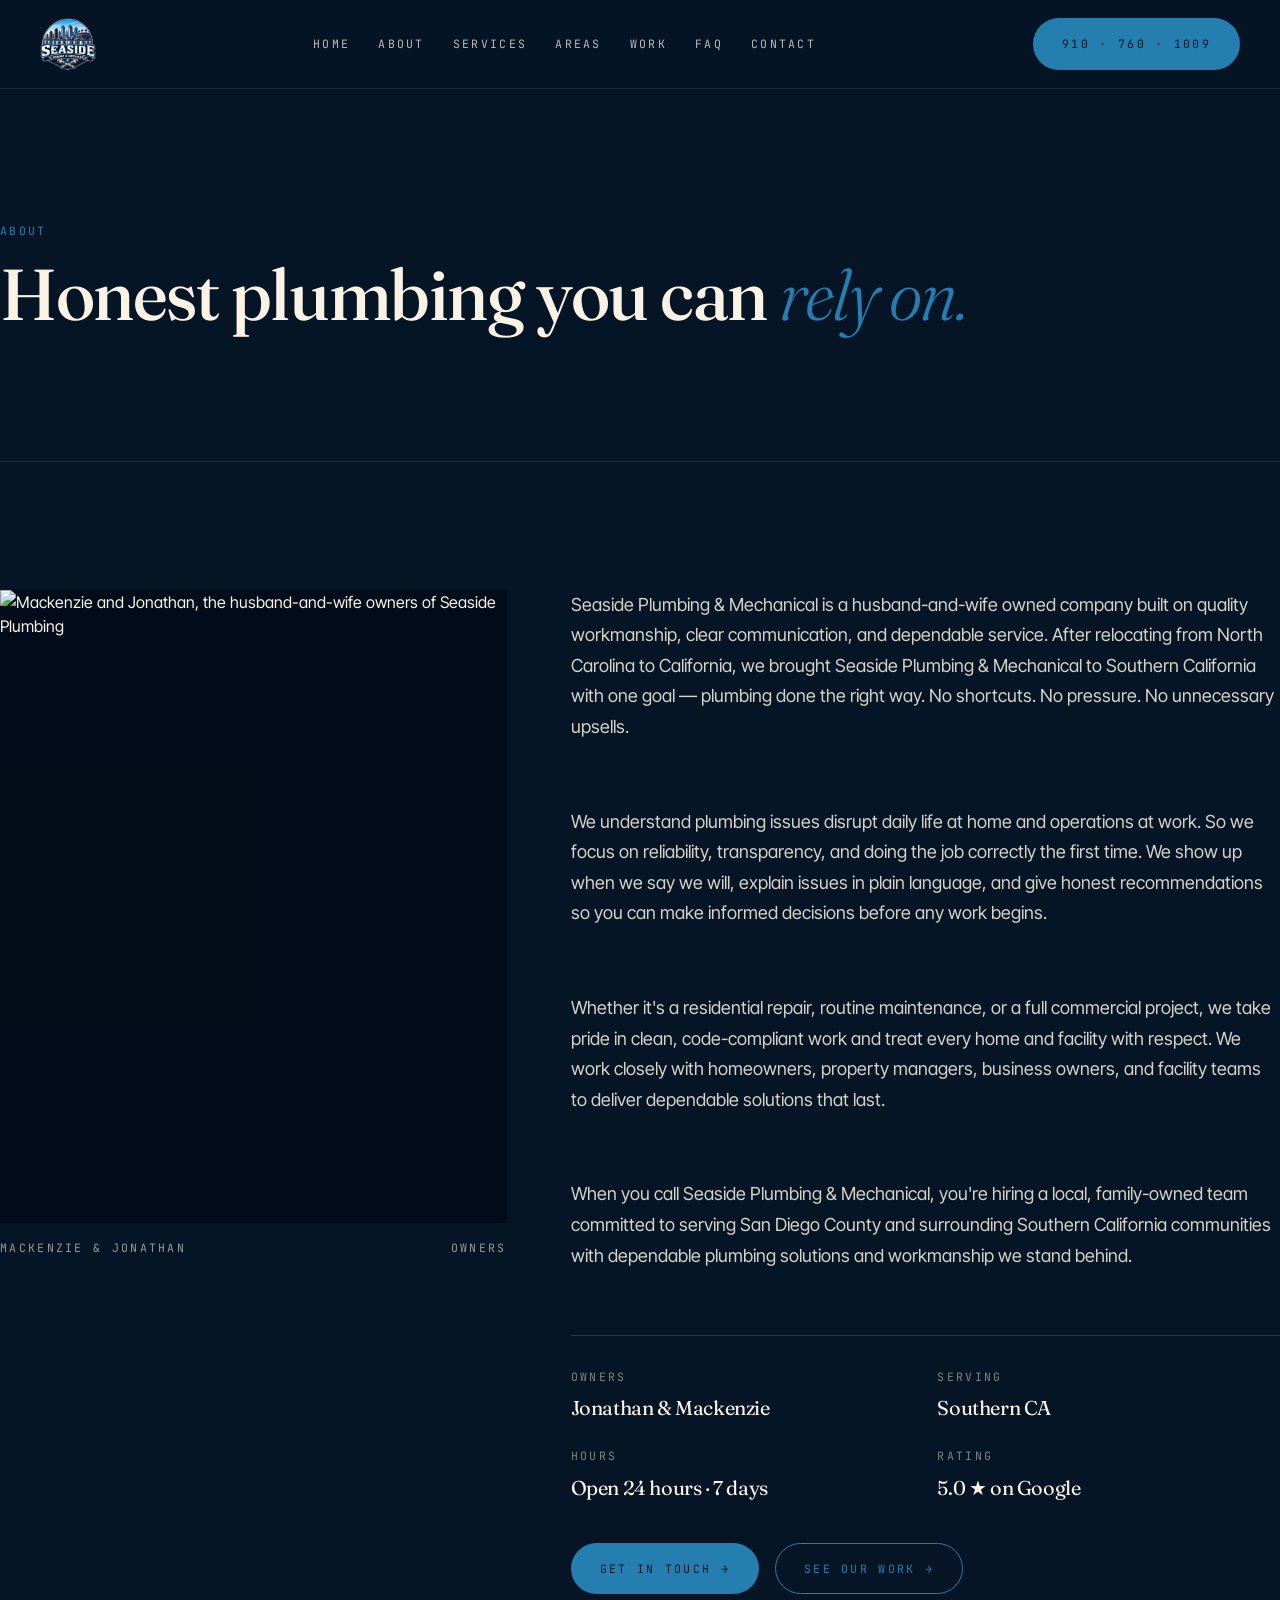
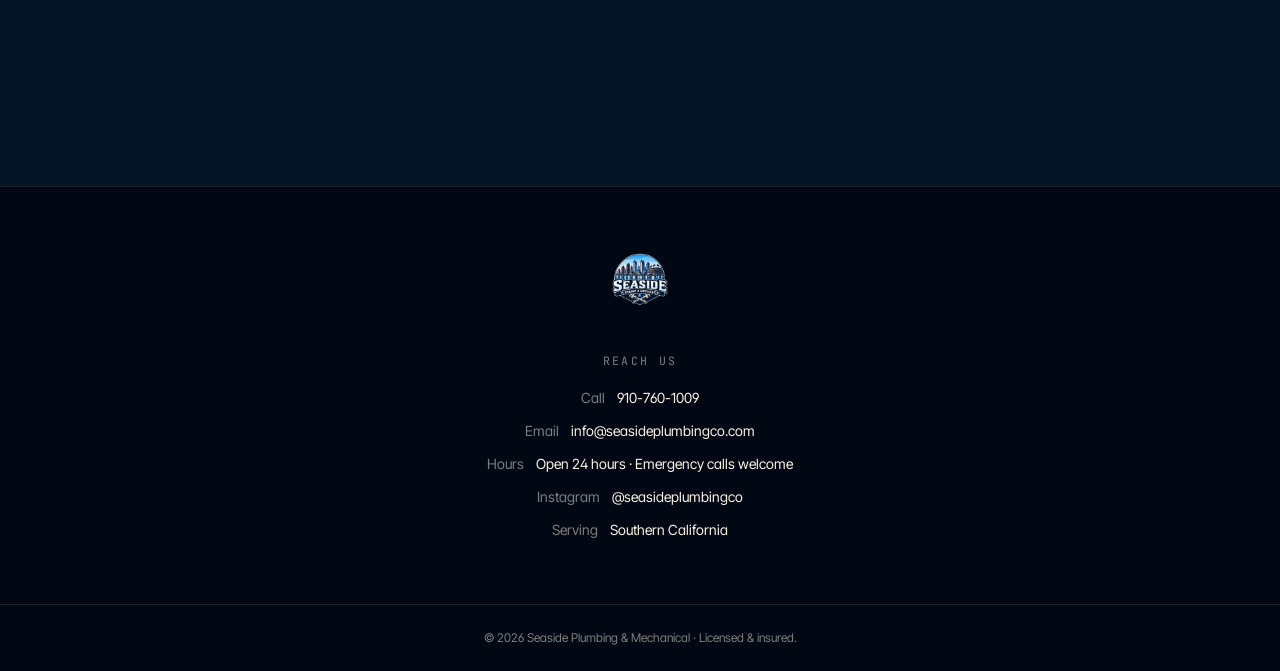
==== about/index.html @ d93b4fd6 "Update index.html" ====
<!doctype html>
<html lang="en">
<head>
  <meta charset="utf-8">
  <meta name="viewport" content="width=device-width, initial-scale=1">

  <title>About — Seaside Plumbing &amp; Mechanical</title>

  <meta name="description" content="Meet Jonathan &amp; Mackenzie, the husband-and-wife owners of Seaside Plumbing &amp; Mechanical, serving San Diego County and Southern California with honest, code-compliant work.">

  <meta property="og:title" content="About Seaside Plumbing &amp; Mechanical">
  <meta property="og:description" content="A local, family-owned Southern California plumbing company built on quality workmanship, dependable service, and honest communication.">
  <meta property="og:type" content="website">
  <meta property="og:url" content="https://seasideplumbingco.com/about/">
  <meta property="og:image" content="https://seasideplumbingco.com/assets/logo.png">
  <meta property="og:image:alt" content="Seaside Plumbing & Mechanical">

  <meta name="twitter:card" content="summary_large_image">
  <meta name="twitter:title" content="About Seaside Plumbing & Mechanical">
  <meta name="twitter:description" content="A local, family-owned Southern California plumbing company built on quality workmanship, dependable service, and honest communication.">
  <meta name="twitter:image" content="https://seasideplumbingco.com/assets/logo.png">

  <link rel="icon" type="image/x-icon" href="/seaside-favicon.ico">

  <link rel="preconnect" href="https://fonts.googleapis.com">
  <link rel="preconnect" href="https://fonts.gstatic.com" crossorigin>

  <link rel="stylesheet" href="https://fonts.googleapis.com/css2?family=Fraunces:opsz,wght@9..144,300;9..144,400;9..144,500&family=Inter+Tight:wght@400;500;600&family=JetBrains+Mono:wght@400;500&display=swap">

  <link rel="stylesheet" href="/styles.css">
</head>
<body>
<header class="site-header">
  <div class="header-inner">
    <a href="/" class="logo">
      <img src="/assets/logo.png" alt="Seaside Plumbing & Mechanical">
    </a>

    <nav class="main-nav">
      <a href="/">Home</a>
      <a href="/about/">About</a>
      <a href="/services/">Services</a>
      <a href="/areas/">Areas</a>
      <a href="/work/">Work</a>
      <a href="/faq/">FAQ</a>
      <a href="/contact/">Contact</a>
    </nav>

    <a href="tel:9107601009" class="btn btn-primary btn-sm header-cta">
      910 · 760 · 1009
    </a>
  </div>

  <nav class="mobile-nav">
    <a href="/">Home</a>
    <a href="/about/">About</a>
    <a href="/services/">Services</a>
    <a href="/areas/">Areas</a>
    <a href="/work/">Work</a>
    <a href="/faq/">FAQ</a>
    <a href="/contact/">Contact</a>
    <a href="tel:9107601009" class="call-link">Call</a>
  </nav>
</header>
  
<main>
  <section class="about-hero">
    <div class="container section-pad-lg">
      <span class="eyebrow">About</span>
      <h1>Honest plumbing you can <em class="accent">rely on.</em></h1>
    </div>
  </section>

  <section style="border-bottom:0;">
    <div class="container section-pad-lg">
      <div class="about-split">
        <figure class="about-figure">
          <img src="https://seasideplumbingco.com/assets/JB%20and%20Kenziee.jpg" alt="Mackenzie and Jonathan, the husband-and-wife owners of Seaside Plumbing">
          <figcaption><span>Mackenzie &amp; Jonathan</span><span>Owners</span></figcaption>
        </figure>
        <div class="about-body">
         <p>Seaside Plumbing &amp; Mechanical is a husband-and-wife owned company built on quality workmanship, clear communication, and dependable service. After relocating from North Carolina to California, we brought Seaside Plumbing &amp; Mechanical to Southern California with one goal — plumbing done the right way. No shortcuts. No pressure. No unnecessary upsells.</p>

<p>We understand plumbing issues disrupt daily life at home and operations at work. So we focus on reliability, transparency, and doing the job correctly the first time. We show up when we say we will, explain issues in plain language, and give honest recommendations so you can make informed decisions before any work begins.</p>

<p>Whether it's a residential repair, routine maintenance, or a full commercial project, we take pride in clean, code-compliant work and treat every home and facility with respect. We work closely with homeowners, property managers, business owners, and facility teams to deliver dependable solutions that last.</p>

<p>When you call Seaside Plumbing &amp; Mechanical, you're hiring a local, family-owned team committed to serving San Diego County and surrounding Southern California communities with dependable plumbing solutions and workmanship we stand behind.</p>

          <dl class="about-meta">
            <div><dt>Owners</dt><dd>Jonathan &amp; Mackenzie</dd></div>
            <div><dt>Serving</dt><dd>Southern CA</dd></div>
            <div><dt>Hours</dt><dd>Open 24 hours · 7 days</dd></div>
            <div><dt>Rating</dt><dd>5.0 ★ on Google</dd></div>
          </dl>

          <div class="about-actions">
            <a href="/contact/" class="btn btn-primary">Get in touch →</a>
            <a href="/work/" class="btn btn-outline">See our work →</a>
          </div>
        </div>
      </div>
    </div>
  </section>
</main>

<footer class="site-footer">
  <div class="footer-inner">
    <img src="/assets/logo.png" alt="Seaside Plumbing & Mechanical">
    <div class="footer-block">
      <span class="eyebrow">Reach us</span>
      <dl class="footer-list">
        <div><dt>Call</dt><dd><a href="tel:9107601009">910-760-1009</a></dd></div>
        <div><dt>Email</dt><dd><a href="mailto:info@seasideplumbingco.com">info@seasideplumbingco.com</a></dd></div>
        <div><dt>Hours</dt><dd>Open 24 hours · Emergency calls welcome</dd></div>
         <div>
  <dt>Instagram</dt>
  <dd>
    <a href="https://www.instagram.com/seasideplumbingco"
       target="_blank"
       rel="noopener noreferrer">
      @seasideplumbingco
    </a>
  </dd>
</div>

<div>
  <dt>Serving</dt>
  <dd>Southern California</dd>
</div>
        
      </dl>
    </div>
  </div>
  <div class="footer-legal">© 2026 Seaside Plumbing &amp; Mechanical · Licensed &amp; insured.</div>
</footer>
</body>
</html>
---- styles.css ----
/* Seaside Plumbing & Mechanical — static site styles */
:root {
  --deep: oklch(0.19 0.04 250);
  --ink: oklch(0.13 0.03 250);
  --cream: oklch(0.965 0.02 85);
--rust: #247EAF;
  --border: oklch(0.3 0.03 250);
  --font-display: "Fraunces", Georgia, serif;
  --font-sans: "Inter Tight", ui-sans-serif, system-ui, sans-serif;
  --font-mono: "JetBrains Mono", ui-monospace, monospace;
}

* { box-sizing: border-box; margin: 0; padding: 0; }
html { -webkit-text-size-adjust: 100%; }
body {
  background: var(--deep);
  color: var(--cream);
  font-family: var(--font-sans);
  font-feature-settings: "ss01", "cv11";
  line-height: 1.5;
  min-height: 100vh;
}
img { max-width: 100%; display: block; }
a { color: inherit; text-decoration: none; }
h1,h2,h3,h4 { font-family: var(--font-display); font-weight: 500; letter-spacing: -0.02em; line-height: 1.05; }
::selection { background: var(--rust); color: var(--deep); }
.sr-only { position: absolute; width: 1px; height: 1px; padding: 0; margin: -1px; overflow: hidden; clip: rect(0,0,0,0); border: 0; }

.container { max-width: 1400px; margin: 0 auto; padding: 0 1.5rem; }
@media (min-width: 768px) { .container { padding: 0 2.5rem; } }

.eyebrow {
  font-family: var(--font-mono);
  font-size: 0.72rem;
  letter-spacing: 0.2em;
  text-transform: uppercase;
  color: var(--rust);
}
.display {
  font-family: var(--font-display);
  font-weight: 400;
  letter-spacing: -0.035em;
  line-height: 0.92;
}
em.accent { font-style: italic; font-weight: 300; color: var(--rust); }

/* Header */
.site-header {
  position: sticky; top: 0; z-index: 40;
  background: color-mix(in oklab, var(--deep) 85%, transparent);
  backdrop-filter: blur(8px);
  border-bottom: 1px solid color-mix(in oklab, var(--cream) 10%, transparent);
}
.header-inner {
  display: flex; align-items: center; justify-content: space-between;
  gap: 1rem; padding: 1rem 1.5rem;
  max-width: 1400px; margin: 0 auto;
}
@media (min-width: 768px) { .header-inner { padding: 1rem 2.5rem; } }
.logo img { height: 48px; width: auto; }
@media (min-width: 768px) { .logo img { height: 56px; } }
.main-nav { display: none; gap: 1.75rem; font-family: var(--font-mono); font-size: 0.72rem; letter-spacing: 0.2em; text-transform: uppercase; }
.main-nav a { color: color-mix(in oklab, var(--cream) 75%, transparent); transition: color .2s; }
.main-nav a:hover, .main-nav a.active { color: var(--rust); }
@media (min-width: 1024px) { .main-nav { display: flex; } }
.header-cta { display: none; }
@media (min-width: 768px) { .header-cta { display: inline-block; } }
.mobile-nav {
  display: flex; gap: 1.25rem; overflow-x: auto;
  padding: 0.75rem 1.5rem;
  border-top: 1px solid color-mix(in oklab, var(--cream) 10%, transparent);
  font-family: var(--font-mono); font-size: 0.72rem; letter-spacing: 0.2em; text-transform: uppercase;
  white-space: nowrap;
}
.mobile-nav a { color: color-mix(in oklab, var(--cream) 60%, transparent); }
.mobile-nav a.active { color: var(--rust); }
.mobile-nav .call-link { margin-left: auto; color: var(--rust); }
@media (min-width: 1024px) { .mobile-nav { display: none; } }

/* Buttons */
.btn {
  display: inline-block; border-radius: 999px;
  padding: 1rem 1.75rem;
  font-family: var(--font-mono); font-size: 0.72rem; letter-spacing: 0.2em; text-transform: uppercase;
  transition: background-color .2s, color .2s, border-color .2s;
  cursor: pointer; border: 1px solid transparent;
}
.btn-primary {
  background: #247EAF;
  color: var(--deep);
}

.btn-primary:hover {
  background: #3A91BD;
}

.btn-outline {
  border-color: #247EAF;
  color: #247EAF;
}

.btn-outline:hover {
  background: #247EAF;
  border-color: #247EAF;
  color: var(--deep);
}

.btn-dark {
  background: var(--deep);
  color: var(--cream);
}

.btn-dark:hover {
  background: var(--ink);
}

/* Sections */
section { border-bottom: 1px solid color-mix(in oklab, var(--cream) 10%, transparent); }
.section-pad { padding: 5rem 0; }
@media (min-width: 768px) { .section-pad { padding: 7rem 0; } }
.section-pad-lg { padding: 6rem 0; }
@media (min-width: 768px) { .section-pad-lg { padding: 8rem 0; } }

.rule { display: flex; align-items: center; gap: 0.75rem; color: var(--rust); font-family: var(--font-mono); font-size: 0.72rem; letter-spacing: 0.2em; text-transform: uppercase; }
.rule::before { content: ""; height: 1px; width: 2.5rem; background: var(--rust); }

/* Hero */
.hero { position: relative; overflow: hidden; }
.hero-bg { position: absolute; inset: 0; background-size: cover; background-position: center; opacity: 0.3; }
.hero-veil { position: absolute; inset: 0; background: linear-gradient(to bottom, color-mix(in oklab, var(--deep) 70%, transparent), color-mix(in oklab, var(--deep) 85%, transparent) 60%, var(--deep)); }
.hero-inner { position: relative; padding: 5rem 1.5rem 6rem; max-width: 1400px; margin: 0 auto; }
@media (min-width: 768px) { .hero-inner { padding: 8rem 2.5rem 9rem; } }
.hero h1 {
  margin-top: 2rem;
  font-family: var(--font-display); font-weight: 400;
  letter-spacing: -0.035em; line-height: 0.92;
  font-size: clamp(3.5rem, 11vw, 10rem);
}
.hero p { margin-top: 2rem; max-width: 38rem; font-size: 1.125rem; line-height: 1.7; color: color-mix(in oklab, var(--cream) 75%, transparent); }
.hero-cta { margin-top: 2.5rem; display: flex; flex-wrap: wrap; gap: 1rem; align-items: center; }

/* Stat strip */
.stat-strip { position: relative; background: color-mix(in oklab, var(--ink) 60%, transparent); backdrop-filter: blur(8px); border-top: 1px solid color-mix(in oklab, var(--cream) 10%, transparent); }
.stat-grid { display: grid; grid-template-columns: repeat(2, 1fr); gap: 1.5rem 1rem; padding: 2rem 1.5rem; max-width: 1400px; margin: 0 auto; }
@media (min-width: 768px) { .stat-grid { grid-template-columns: repeat(4, 1fr); padding: 2rem 2.5rem; } }
.stat-n { font-family: var(--font-display); font-size: 1.875rem; letter-spacing: -0.035em; }
@media (min-width: 768px) { .stat-n { font-size: 3rem; } }
.stat-l { display: block; margin-top: 0.25rem; font-family: var(--font-mono); font-size: 0.72rem; letter-spacing: 0.2em; text-transform: uppercase; color: color-mix(in oklab, var(--cream) 50%, transparent); }

/* Section headings */
.section-head { display: flex; flex-wrap: wrap; align-items: flex-end; justify-content: space-between; gap: 1.5rem; }
.section-head h2 { font-family: var(--font-display); letter-spacing: -0.035em; margin-top: 1rem; font-size: 3rem; color: var(--cream); }
@media (min-width: 768px) { .section-head h2 { font-size: 4.5rem; } }
.section-link { font-family: var(--font-mono); font-size: 0.72rem; letter-spacing: 0.2em; text-transform: uppercase; color: var(--cream); border-bottom: 1px solid currentColor; padding-bottom: 2px; }
.section-link:hover { color: var(--rust); }

/* Preview cards */
.two-col { display: grid; gap: 2.5rem; margin-top: 4rem; }
@media (min-width: 768px) { .two-col { grid-template-columns: 1fr 1fr; } }
.preview-card { border-top: 1px solid color-mix(in oklab, var(--cream) 20%, transparent); padding-top: 2rem; }
.preview-card .eyebrow { margin-top: 1.5rem; display: inline-block; }
.preview-card h3 { margin-top: 0.75rem; font-size: 1.875rem; color: var(--cream); font-family: var(--font-display); letter-spacing: -0.035em; line-height: 1; }
@media (min-width: 768px) { .preview-card h3 { font-size: 2.25rem; } }
.preview-list { list-style: none; margin-top: 1.25rem; border-top: 1px solid color-mix(in oklab, var(--cream) 15%, transparent); }
.preview-list li { padding: 0.75rem 0; font-size: 0.875rem; color: color-mix(in oklab, var(--cream) 80%, transparent); border-bottom: 1px solid color-mix(in oklab, var(--cream) 15%, transparent); }

/* Difference / 12-col split */
.split-12 { display: grid; gap: 3.5rem; }
@media (min-width: 768px) { .split-12 { grid-template-columns: 5fr 7fr; gap: 4rem; } }
.split-12 h2 { font-size: 3rem; margin-top: 1rem; color: var(--cream); font-family: var(--font-display); letter-spacing: -0.035em; }
@media (min-width: 768px) { .split-12 h2 { font-size: 3.75rem; } }
.split-12 p { font-size: 1.125rem; line-height: 1.7; color: color-mix(in oklab, var(--cream) 80%, transparent); }
.feature-grid { display: grid; gap: 2rem; margin-top: 2.5rem; }
@media (min-width: 640px) { .feature-grid { grid-template-columns: 1fr 1fr; } }
.feature { border-top: 1px solid color-mix(in oklab, var(--cream) 15%, transparent); padding-top: 1rem; }
.feature dt { font-family: var(--font-mono); font-size: 0.72rem; letter-spacing: 0.2em; text-transform: uppercase; color: var(--rust); }
.feature dd { margin-top: 0.5rem; color: color-mix(in oklab, var(--cream) 80%, transparent); }

.tint { background: color-mix(in oklab, var(--ink) 40%, transparent); }

/* Reviews block */
.reviews-grid { display: grid; gap: 2.5rem; }
@media (min-width: 768px) { .reviews-grid { grid-template-columns: 5fr 7fr; } }
.reviews-actions { display: flex; flex-direction: column; gap: 1rem; }
@media (min-width: 768px) { .reviews-actions { align-items: flex-end; justify-content: flex-end; } }

/* Sink photo */
.center-photo { max-width: 40rem; margin: 3rem auto 0; overflow: hidden; background: color-mix(in oklab, var(--ink) 60%, transparent); }
.center-photo img { aspect-ratio: 4 / 5; width: 100%; object-fit: cover; }

/* Final CTA */
.cta-band { background: var(--rust); color: var(--deep); border-bottom: 0; }
.cta-grid { display: grid; gap: 2.5rem; padding: 6rem 1.5rem; max-width: 1400px; margin: 0 auto; }
@media (min-width: 768px) { .cta-grid { grid-template-columns: 8fr 4fr; padding: 8rem 2.5rem; align-items: end; } }
.cta-grid h2 { font-family: var(--font-display); font-weight: 400; letter-spacing: -0.035em; line-height: 0.92; font-size: clamp(2.5rem, 7vw, 6rem); margin-top: 1.5rem; }
.cta-grid p { margin-top: 1.5rem; max-width: 32rem; font-size: 1.125rem; color: color-mix(in oklab, var(--deep) 80%, transparent); }
.cta-actions { display: flex; flex-wrap: wrap; gap: 1rem; align-items: flex-end; }

/* About page */
.about-hero h1 { font-size: 3rem; margin-top: 1rem; }
@media (min-width: 768px) { .about-hero h1 { font-size: 4.5rem; } }
.about-split { display: grid; gap: 3rem; }
@media (min-width: 768px) { .about-split { grid-template-columns: 5fr 7fr; gap: 4rem; } }
.about-figure figcaption { margin-top: 1rem; display: flex; justify-content: space-between; font-family: var(--font-mono); font-size: 0.72rem; letter-spacing: 0.2em; text-transform: uppercase; color: color-mix(in oklab, var(--cream) 60%, transparent); }
.about-figure img { aspect-ratio: 4 / 5; width: 100%; object-fit: cover; background: color-mix(in oklab, var(--ink) 60%, transparent); }
.about-body p { margin-bottom: 4rem; font-size: 1.125rem; line-height: 1.7; color: color-mix(in oklab, var(--cream) 85%, transparent); }
.about-meta { display: grid; grid-template-columns: 1fr 1fr; gap: 1.5rem; margin-top: 3rem; border-top: 1px solid color-mix(in oklab, var(--cream) 15%, transparent); padding-top: 2rem; }
.about-meta dt { font-family: var(--font-mono); font-size: 0.72rem; letter-spacing: 0.2em; text-transform: uppercase; color: color-mix(in oklab, var(--cream) 50%, transparent); }
.about-meta dd { margin-top: 0.5rem; font-family: var(--font-display); font-size: 1.25rem; color: var(--cream); letter-spacing: -0.02em; }
.about-actions { margin-top: 2.5rem; display: flex; flex-wrap: wrap; gap: 1rem; }

/* Services groups */
.svc-hero h1, .page-hero h1 { font-size: 3rem; margin-top: 1rem; }
@media (min-width: 768px) { .svc-hero h1, .page-hero h1 { font-size: 4.5rem; } }
.svc-groups { display: flex; flex-direction: column; gap: 6rem; }
.svc-group { display: grid; gap: 2.5rem; }
@media (min-width: 768px) { .svc-group { grid-template-columns: 1fr 1fr; gap: 3.5rem; align-items: center; } }
.svc-group.reverse figure { order: 2; }
.svc-group img { aspect-ratio: 4 / 3; width: 100%; object-fit: cover; background: color-mix(in oklab, var(--ink) 60%, transparent); }
.svc-group h2 { font-size: 2.25rem; margin-top: 0.75rem; color: var(--cream); font-family: var(--font-display); letter-spacing: -0.035em; }
@media (min-width: 768px) { .svc-group h2 { font-size: 3rem; } }
.svc-group p { margin-top: 1rem; font-size: 1.125rem; color: color-mix(in oklab, var(--cream) 75%, transparent); }
.svc-list { list-style: none; margin-top: 2rem; display: grid; gap: 0 2rem; }
@media (min-width: 640px) { .svc-list { grid-template-columns: 1fr 1fr; } }
.svc-list li { display: flex; align-items: center; justify-content: space-between; gap: 1rem; padding: 0.75rem 0; font-size: 0.875rem; color: color-mix(in oklab, var(--cream) 85%, transparent); border-bottom: 1px solid color-mix(in oklab, var(--cream) 10%, transparent); }
.svc-list li span:last-child { color: var(--rust); }

/* Areas */
.areas-grid { display: grid; gap: 3.5rem; }
@media (min-width: 768px) { .areas-grid { grid-template-columns: 1fr 1fr; } }
.area-list { list-style: none; margin-top: 2rem; border-top: 1px solid color-mix(in oklab, var(--cream) 10%, transparent); border-bottom: 1px solid color-mix(in oklab, var(--cream) 10%, transparent); }
.area-list li { display: flex; align-items: center; justify-content: space-between; padding: 1rem 0; border-bottom: 1px solid color-mix(in oklab, var(--cream) 10%, transparent); }
.area-list li:last-child { border-bottom: 0; }
.area-list .name { font-family: var(--font-display); font-size: 1.5rem; color: var(--cream); letter-spacing: -0.02em; }
.area-list .tag { font-family: var(--font-mono); font-size: 0.72rem; letter-spacing: 0.2em; text-transform: uppercase; color: var(--rust); }

.areas-actions {
  display: flex;
  justify-content: center;
  gap: 1rem;
  margin: 4rem auto 0;
  padding-bottom: 4rem;
  flex-wrap: wrap;
}

/* Work Gallery */
.work-gallery {
  display: grid;
  grid-template-columns: repeat(2, 1fr);
  gap: 12px;
  max-width: 1400px;
  margin: 3rem auto;
}

@media (min-width: 768px) {
  .work-gallery {
    grid-template-columns: repeat(4, 1fr);
  }
}

@media (min-width: 1200px) {
  .work-gallery {
    grid-template-columns: repeat(5, 1fr);
  }
}

.work-gallery > div {
  aspect-ratio: 1 / 1;
  overflow: hidden;
  border-radius: 16px;
  background: #f5f5f5;
}

.work-gallery img {
  width: 100%;
  height: 100%;
  object-fit: cover;
  display: block;
  transition: transform 0.35s ease;
}

.work-gallery img:hover {
  transform: scale(1.04);
}

/* FAQ */
.faq-inner {
  max-width: 1100px;
  margin: 0 auto;
  padding: 5rem 1.5rem 0;
}

@media (min-width: 768px) {
  .faq-inner {
    padding: 7rem 2.5rem 0;
  }
}
.faq-list { list-style: none; border-top: 1px solid color-mix(in oklab, var(--cream) 10%, transparent); border-bottom: 1px solid color-mix(in oklab, var(--cream) 10%, transparent); }
.faq-item { display: grid; gap: 1.5rem; padding: 2rem 0; border-bottom: 1px solid color-mix(in oklab, var(--cream) 10%, transparent); }
.faq-item:last-child { border-bottom: 0; }
@media (min-width: 768px) { .faq-item { grid-template-columns: 5fr 7fr; gap: 2.5rem; padding: 3rem 0; } }
.faq-q p { font-family: var(--font-display); font-size: 1.5rem; margin-top: 0.75rem; color: var(--cream); letter-spacing: -0.02em; }
@media (min-width: 768px) { .faq-q p { font-size: 1.875rem; } }
.faq-a { font-size: 1.125rem; line-height: 1.7; color: color-mix(in oklab, var(--cream) 80%, transparent); }
.faq-cta {
  margin-top: 2.5rem;
  padding-top: 0;
  padding-bottom: 4rem;
  display: flex;
  flex-direction: column;
  align-items: center;
  justify-content: center;
  text-align: center;
  gap: 1rem;
}

/* Contact */
.contact-grid { display: grid; gap: 3rem; padding: 6rem 1.5rem; max-width: 1400px; margin: 0 auto; }
@media (min-width: 768px) { .contact-grid { grid-template-columns: 5fr 7fr; padding: 8rem 2.5rem; } }
.contact-info h1 { margin-top: 1.5rem; font-family: var(--font-display); font-weight: 400; letter-spacing: -0.035em; line-height: 0.92; font-size: clamp(2.75rem, 7vw, 6rem); }
.contact-info > p { margin-top: 2rem; max-width: 36rem; font-size: 1.125rem; color: color-mix(in oklab, var(--cream) 70%, transparent); }
.contact-info .btn { margin-top: 2.5rem; padding: 1.25rem 2rem; }
.contact-rows { margin-top: 3rem; display: flex; flex-direction: column; gap: 1.5rem; }
.contact-row { display: flex; flex-direction: column; gap: 0.25rem; border-bottom: 1px solid color-mix(in oklab, var(--cream) 15%, transparent); padding-bottom: 1rem; }
.contact-row .k { font-family: var(--font-mono); font-size: 0.72rem; letter-spacing: 0.2em; text-transform: uppercase; color: color-mix(in oklab, var(--cream) 50%, transparent); }
.contact-row .v { font-family: var(--font-display); font-size: 1.25rem; color: var(--cream); letter-spacing: -0.02em; word-break: break-word; }
@media (min-width: 768px) { .contact-row .v { font-size: 1.5rem; } }
.contact-row a.v:hover { color: var(--rust); }

.form-col { border-left: 0; padding-left: 0; }
@media (min-width: 768px) { .form-col { border-left: 1px solid color-mix(in oklab, var(--cream) 15%, transparent); padding-left: 2.5rem; } }
.form-col h2 { margin-top: 0.75rem; font-size: 1.875rem; color: var(--cream); font-family: var(--font-display); letter-spacing: -0.035em; }
@media (min-width: 768px) { .form-col h2 { font-size: 2.25rem; } }
form.contact-form { margin-top: 2rem; display: flex; flex-direction: column; gap: 1rem; }
.field label, fieldset legend { display: block; font-family: var(--font-mono); font-size: 0.72rem; letter-spacing: 0.2em; text-transform: uppercase; color: color-mix(in oklab, var(--cream) 50%, transparent); }
.field label .req { color: var(--rust); }
.field input, .field textarea, form.contact-form textarea {
  margin-top: 0.5rem; width: 100%;
  border: 1px solid color-mix(in oklab, var(--cream) 20%, transparent);
  background: var(--ink); color: var(--cream);
  padding: 0.75rem 1rem; border-radius: 0.375rem;
  font-family: inherit; font-size: 1rem;
}
.field input:focus, .field textarea:focus, form.contact-form textarea:focus { outline: none; border-color: var(--rust); }
.field input::placeholder, .field textarea::placeholder { color: color-mix(in oklab, var(--cream) 30%, transparent); }
fieldset { border: 0; }
.radio-group { display: flex; flex-wrap: wrap; gap: 0.75rem; margin-top: 0.75rem; }
.radio-option {
  display: flex; align-items: center; gap: 0.75rem;
  border: 1px solid color-mix(in oklab, var(--cream) 20%, transparent);
  background: var(--ink); color: var(--cream);
  padding: 0.75rem 1rem; border-radius: 0.375rem;
  cursor: pointer;
}
.radio-option:has(input:checked) { border-color: var(--rust); background: color-mix(in oklab, var(--rust) 10%, var(--ink)); }
.radio-option input { accent-color: var(--rust); }


/* Terms and Conditions Page */

.terms-page {
  background:
    radial-gradient(
      circle at top center,
      color-mix(in oklab, var(--rust) 7%, transparent),
      transparent 34rem
    ),
    var(--deep);
  color: var(--cream);
  min-height: 100vh;
}

.terms-page .container {
  width: min(100% - 3rem, 960px);
  max-width: 960px;
  margin: 0 auto;
  padding: 7rem 0;
}

/* Top title area */

.terms-header {
  max-width: 820px;
  margin: 0 auto 4.5rem;
  text-align: center;
}

.terms-header .eyebrow {
  display: inline-block;
  margin-bottom: 1rem;
}

.terms-header h1 {
  margin: 0 auto 1.75rem;
  max-width: 850px;
  font-family: var(--font-display);
  font-size: clamp(3.25rem, 8vw, 6rem);
  font-weight: 400;
  line-height: 0.95;
  letter-spacing: -0.045em;
  color: var(--cream);
}

.terms-intro {
  max-width: 760px;
  margin: 0 auto;
  text-align: center;
  color: color-mix(in oklab, var(--cream) 76%, transparent);
  font-size: 1.05rem;
  line-height: 1.75;
}

.terms-intro p {
  margin: 0;
}

.terms-intro p + p {
  margin-top: 1rem;
}

/* Terms cards */

.terms-list {
  display: grid;
  gap: 1.25rem;
}

.terms-item {
  display: grid;
  grid-template-columns: 64px minmax(0, 1fr);
  gap: 1.5rem;
  align-items: start;
  margin: 0;
  padding: 2rem;
  background: color-mix(in oklab, var(--ink) 72%, var(--deep));
  border: 1px solid color-mix(in oklab, var(--cream) 10%, transparent);
  border-radius: 18px;
  box-shadow: 0 18px 45px rgba(0, 0, 0, 0.16);
}

.terms-number {
  display: grid;
  place-items: center;
  width: 54px;
  height: 54px;
  border: 1px solid color-mix(in oklab, var(--rust) 55%, transparent);
  border-radius: 50%;
  background: color-mix(in oklab, var(--rust) 10%, transparent);
  color: var(--rust);
  font-family: var(--font-mono);
  font-size: 0.78rem;
  font-weight: 500;
  letter-spacing: 0.12em;
}

.terms-content {
  text-align: left;
}

.terms-content h2 {
  margin: 0 0 0.75rem;
  font-family: var(--font-display);
  font-size: clamp(1.55rem, 3vw, 2rem);
  font-weight: 500;
  line-height: 1.1;
  color: var(--cream);
}

.terms-content p {
  max-width: none;
  margin: 0;
  color: color-mix(in oklab, var(--cream) 75%, transparent);
  font-size: 1rem;
  line-height: 1.75;
}

.terms-content p + p {
  margin-top: 1rem;
}

/* Customer authorization */

.terms-authorization {
  max-width: 900px;
  margin: 4rem auto 0;
  padding: clamp(2rem, 5vw, 3.5rem);
  text-align: center;
  background:
    linear-gradient(
      135deg,
      color-mix(in oklab, var(--rust) 10%, var(--ink)),
      var(--ink)
    );
  border: 1px solid color-mix(in oklab, var(--rust) 45%, transparent);
  border-radius: 22px;
}

.terms-authorization .eyebrow {
  display: inline-block;
  margin-bottom: 1rem;
}

.terms-authorization h2 {
  margin: 0 auto 1.25rem;
  font-family: var(--font-display);
  font-size: clamp(2.25rem, 5vw, 3.75rem);
  font-weight: 400;
  color: var(--cream);
}

.terms-authorization p {
  max-width: 760px;
  margin: 0 auto;
  color: color-mix(in oklab, var(--cream) 78%, transparent);
  line-height: 1.75;
}

.terms-authorization p + p {
  margin-top: 1rem;
}

/* Mobile */

@media (max-width: 700px) {
  .terms-page .container {
    width: min(100% - 1.5rem, 960px);
    padding: 4.5rem 0;
  }

  .terms-header {
    margin-bottom: 3rem;
  }

  .terms-header h1 {
    font-size: clamp(2.75rem, 14vw, 4.25rem);
  }

  .terms-item {
    grid-template-columns: 1fr;
    gap: 1rem;
    padding: 1.5rem;
  }

  .terms-number {
    width: 48px;
    height: 48px;
  }

  .terms-content {
    text-align: left;
  }

  .terms-authorization {
    margin-top: 3rem;
    padding: 2rem 1.5rem;
  }
}

.quality-heading {
    font-family: var(--font-display);
    font-size: clamp(2.5rem, 5vw, 3.5rem);
    font-weight: 500;
    letter-spacing: -0.03em;
    line-height: 1.15;
    margin-top: 1rem;
    max-width: 42rem;
}

@media (min-width: 768px) {
    .quality-heading {
        font-size: 3rem;
    }
}

/* Footer */
.site-footer { background: var(--ink); color: color-mix(in oklab, var(--cream) 70%, transparent); border-top: 1px solid color-mix(in oklab, var(--cream) 10%, transparent); }
.footer-inner { max-width: 1400px; margin: 0 auto; padding: 4rem 1.5rem; text-align: center; display: grid; gap: 2.5rem; }
@media (min-width: 768px) { .footer-inner { padding: 4rem 2.5rem; } }
.footer-inner img { height: 48px; width: auto; margin: 0 auto; }
@media (min-width: 768px) { .footer-inner img { height: 56px; } }
.footer-block .eyebrow { color: color-mix(in oklab, var(--cream) 50%, transparent); }
.footer-list { margin-top: 1rem; display: flex; flex-direction: column; gap: 0.75rem; font-size: 0.875rem; }
.footer-list div { display: flex; flex-wrap: wrap; justify-content: center; gap: 0.75rem; }
.footer-list dt { color: color-mix(in oklab, var(--cream) 50%, transparent); }
.footer-list dd a { color: var(--cream); }
.footer-list dd a:hover { color: var(--rust); }
.footer-list dd { color: var(--cream); }
.footer-legal { border-top: 1px solid color-mix(in oklab, var(--cream) 10%, transparent); padding: 1.5rem; text-align: center; font-size: 0.75rem; color: color-mix(in oklab, var(--cream) 50%, transparent); }





/* Consistent bottom spacing before footer */

.about-actions {
  margin-bottom: 4rem;
}

.svc-groups {
  padding-bottom: 4rem;
}

.work-gallery {
  margin-bottom: 4rem;
}

.faq-cta {
  padding-bottom: 4rem;
}

.contact-grid {
  padding-bottom: 4rem;
}
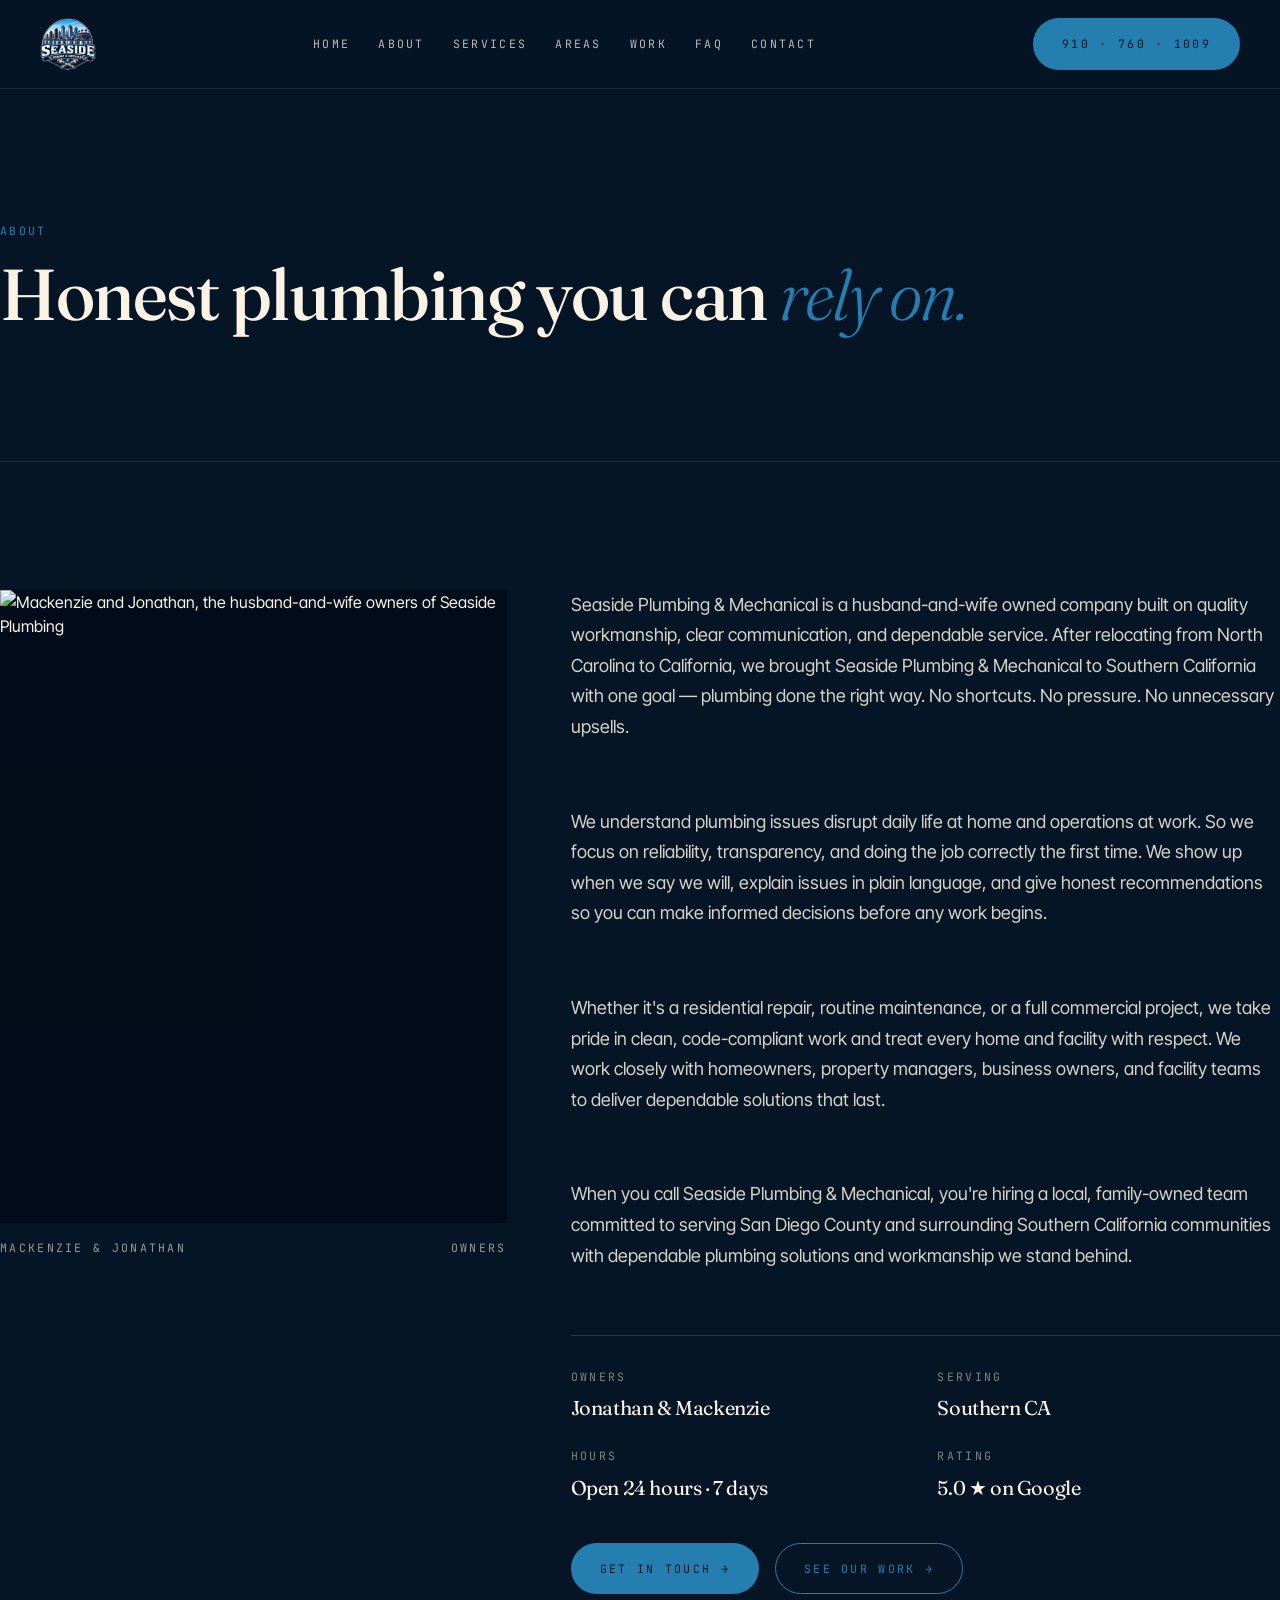
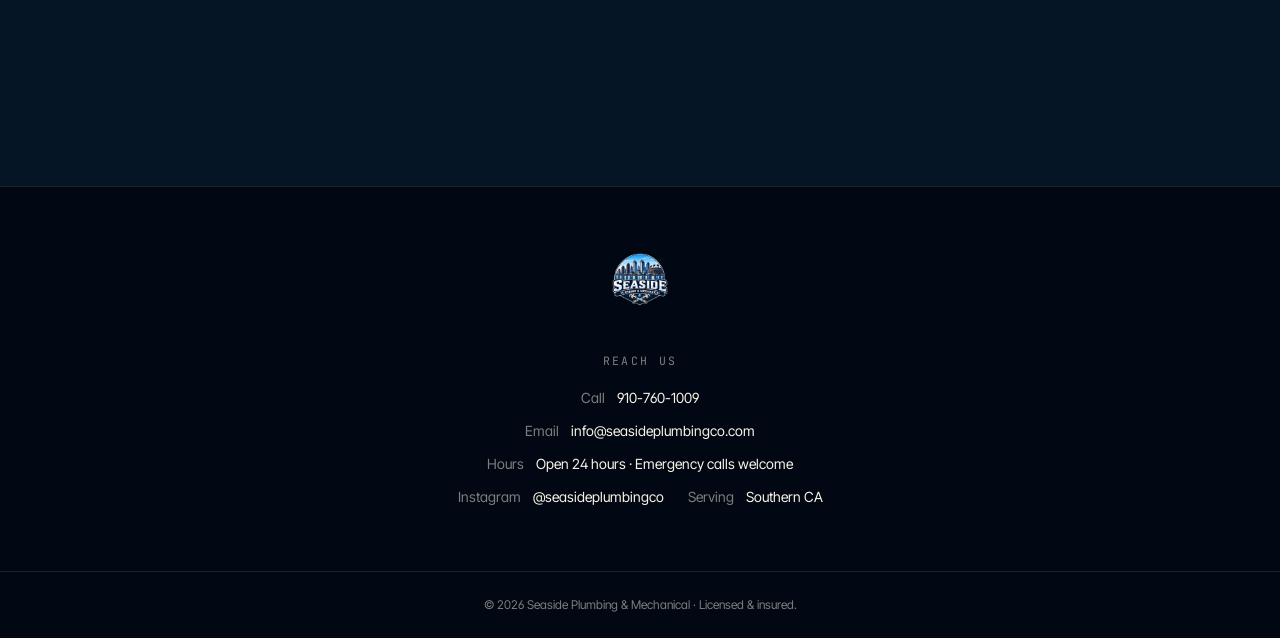
==== commit 5aa5e706: "Refactor footer contact information layout Removed separate divs for Instagram and Serving, combined" ====
--- a/about/index.html
+++ b/about/index.html
@@ -113,21 +113,12 @@
         <div><dt>Call</dt><dd><a href="tel:9107601009">910-760-1009</a></dd></div>
         <div><dt>Email</dt><dd><a href="mailto:info@seasideplumbingco.com">info@seasideplumbingco.com</a></dd></div>
         <div><dt>Hours</dt><dd>Open 24 hours · Emergency calls welcome</dd></div>
-         <div>
-  <dt>Instagram</dt>
-  <dd>
-    <a href="https://www.instagram.com/seasideplumbingco"
-       target="_blank"
-       rel="noopener noreferrer">
-      @seasideplumbingco
-    </a>
-  </dd>
-</div>
-
-<div>
-  <dt>Serving</dt>
-  <dd>Southern California</dd>
-</div>
+         <div><dt>Instagram</dt><dd><a href="https://www.instagram.com/seasideplumbingco"
+               target="_blank"
+               rel="noopener noreferrer">
+              @seasideplumbingco
+            </a>
+          <dd></dd><dt>Serving</dt><dd>Southern CA</dd></div>
         
       </dl>
     </div>
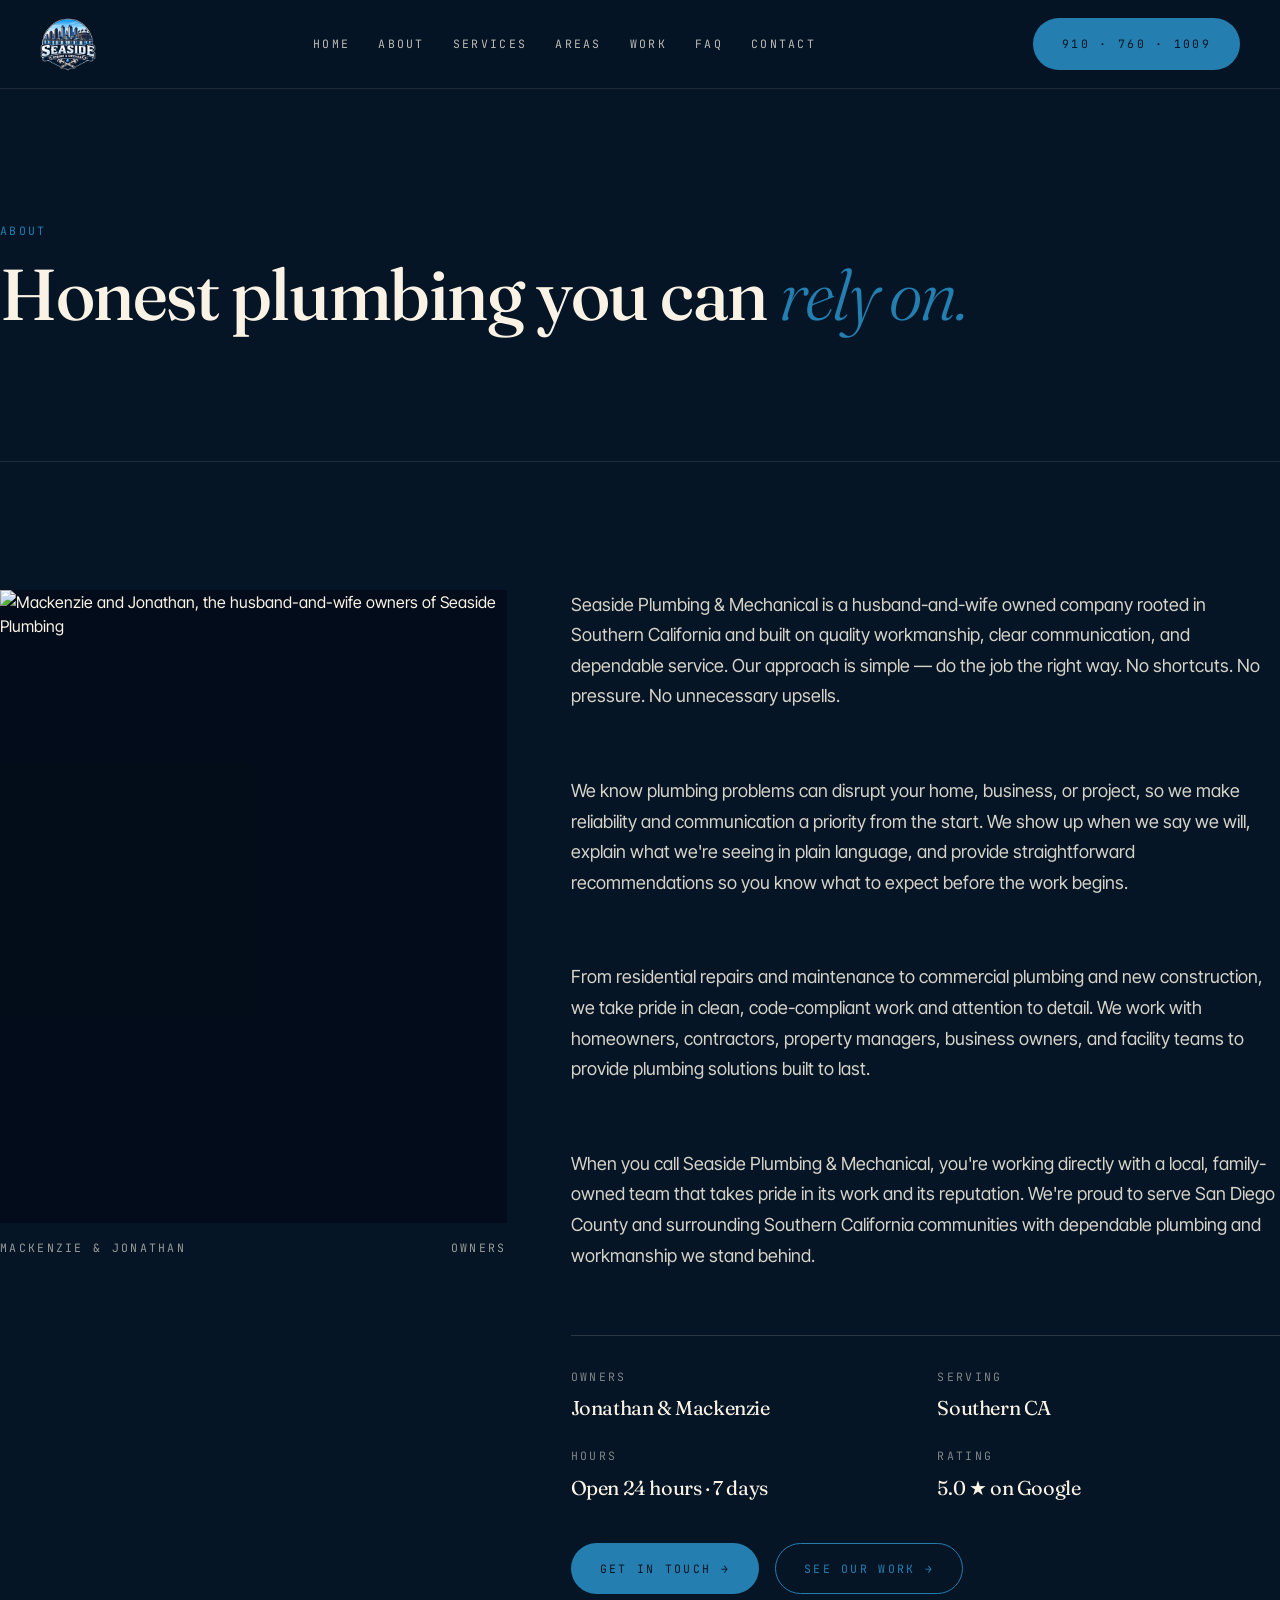
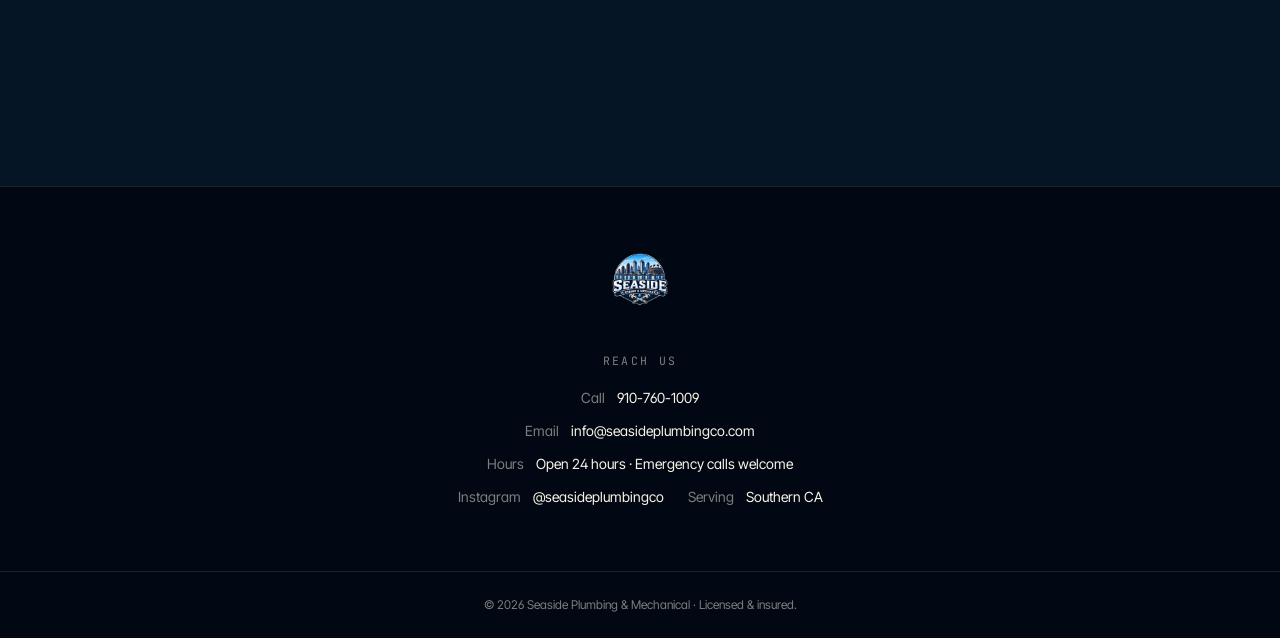
==== commit 6c88ffc4: "Update index.html" ====
--- a/about/index.html
+++ b/about/index.html
@@ -79,13 +79,14 @@
           <figcaption><span>Mackenzie &amp; Jonathan</span><span>Owners</span></figcaption>
         </figure>
         <div class="about-body">
-         <p>Seaside Plumbing &amp; Mechanical is a husband-and-wife owned company built on quality workmanship, clear communication, and dependable service. After relocating from North Carolina to California, we brought Seaside Plumbing &amp; Mechanical to Southern California with one goal — plumbing done the right way. No shortcuts. No pressure. No unnecessary upsells.</p>
+<p>Seaside Plumbing &amp; Mechanical is a husband-and-wife owned company rooted in Southern California and built on quality workmanship, clear communication, and dependable service. Our approach is simple — do the job the right way. No shortcuts. No pressure. No unnecessary upsells.</p>
 
-<p>We understand plumbing issues disrupt daily life at home and operations at work. So we focus on reliability, transparency, and doing the job correctly the first time. We show up when we say we will, explain issues in plain language, and give honest recommendations so you can make informed decisions before any work begins.</p>
+<p>We know plumbing problems can disrupt your home, business, or project, so we make reliability and communication a priority from the start. We show up when we say we will, explain what we're seeing in plain language, and provide straightforward recommendations so you know what to expect before the work begins.</p>
 
-<p>Whether it's a residential repair, routine maintenance, or a full commercial project, we take pride in clean, code-compliant work and treat every home and facility with respect. We work closely with homeowners, property managers, business owners, and facility teams to deliver dependable solutions that last.</p>
+<p>From residential repairs and maintenance to commercial plumbing and new construction, we take pride in clean, code-compliant work and attention to detail. We work with homeowners, contractors, property managers, business owners, and facility teams to provide plumbing solutions built to last.</p>
 
-<p>When you call Seaside Plumbing &amp; Mechanical, you're hiring a local, family-owned team committed to serving San Diego County and surrounding Southern California communities with dependable plumbing solutions and workmanship we stand behind.</p>
+<p>When you call Seaside Plumbing &amp; Mechanical, you're working directly with a local, family-owned team that takes pride in its work and its reputation. We're proud to serve San Diego County and surrounding Southern California communities with dependable plumbing and workmanship we stand behind.</p>
+
 
           <dl class="about-meta">
             <div><dt>Owners</dt><dd>Jonathan &amp; Mackenzie</dd></div>
--- a/styles.css
+++ b/styles.css
@@ -188,13 +188,71 @@
 .center-photo { max-width: 40rem; margin: 3rem auto 0; overflow: hidden; background: color-mix(in oklab, var(--ink) 60%, transparent); }
 .center-photo img { aspect-ratio: 4 / 5; width: 100%; object-fit: cover; }
 
-/* Final CTA */
-.cta-band { background: var(--rust); color: var(--deep); border-bottom: 0; }
-.cta-grid { display: grid; gap: 2.5rem; padding: 6rem 1.5rem; max-width: 1400px; margin: 0 auto; }
-@media (min-width: 768px) { .cta-grid { grid-template-columns: 8fr 4fr; padding: 8rem 2.5rem; align-items: end; } }
-.cta-grid h2 { font-family: var(--font-display); font-weight: 400; letter-spacing: -0.035em; line-height: 0.92; font-size: clamp(2.5rem, 7vw, 6rem); margin-top: 1.5rem; }
-.cta-grid p { margin-top: 1.5rem; max-width: 32rem; font-size: 1.125rem; color: color-mix(in oklab, var(--deep) 80%, transparent); }
-.cta-actions { display: flex; flex-wrap: wrap; gap: 1rem; align-items: flex-end; }
+/* FINAL CTA — FULL WIDTH BLUE */
+.cta-band {
+  width: 100%;
+  background: var(--rust);
+  color: var(--deep);
+  border-bottom: 0;
+}
+
+.cta-grid {
+  width: 100%;
+  max-width: 1400px;
+  margin: 0 auto;
+  padding: 6rem 1.5rem;
+
+  display: grid;
+  gap: 2.5rem;
+}
+
+@media (min-width: 768px) {
+  .cta-grid {
+    grid-template-columns: 8fr 4fr;
+    padding: 8rem 2.5rem;
+    align-items: end;
+  }
+}
+
+/* Phone button inside blue CTA */
+.cta-band .btn-outline {
+  border-color: var(--deep);
+  color: var(--deep);
+  background: transparent;
+}
+
+.cta-band .btn-outline:hover {
+  background: var(--deep);
+  border-color: var(--deep);
+  color: var(--cream);
+}
+
+/* CTA typography cleanup */
+
+.cta-grid h2 {
+  font-size: clamp(2.5rem, 4vw, 4.25rem);
+  line-height: 0.98;
+  letter-spacing: -0.035em;
+  max-width: 700px;
+}
+
+.cta-grid > div:first-child > p:not(.eyebrow) {
+  margin-top: 1.25rem;
+  font-size: 1.1rem;
+  line-height: 1.6;
+  max-width: 650px;
+}
+
+.cta-grid .eyebrow {
+  margin-bottom: 0.8rem;
+}
+
+.cta-actions {
+  display: flex;
+  flex-wrap: wrap;
+  gap: 1rem;
+  align-items: center;
+}
 
 /* About page */
 .about-hero h1 { font-size: 3rem; margin-top: 1rem; }
@@ -572,23 +630,92 @@
     }
 }
 
-/* Footer */
-.site-footer { background: var(--ink); color: color-mix(in oklab, var(--cream) 70%, transparent); border-top: 1px solid color-mix(in oklab, var(--cream) 10%, transparent); }
-.footer-inner { max-width: 1400px; margin: 0 auto; padding: 4rem 1.5rem; text-align: center; display: grid; gap: 2.5rem; }
-@media (min-width: 768px) { .footer-inner { padding: 4rem 2.5rem; } }
-.footer-inner img { height: 48px; width: auto; margin: 0 auto; }
-@media (min-width: 768px) { .footer-inner img { height: 56px; } }
-.footer-block .eyebrow { color: color-mix(in oklab, var(--cream) 50%, transparent); }
-.footer-list { margin-top: 1rem; display: flex; flex-direction: column; gap: 0.75rem; font-size: 0.875rem; }
-.footer-list div { display: flex; flex-wrap: wrap; justify-content: center; gap: 0.75rem; }
-.footer-list dt { color: color-mix(in oklab, var(--cream) 50%, transparent); }
-.footer-list dd a { color: var(--cream); }
-.footer-list dd a:hover { color: var(--rust); }
-.footer-list dd { color: var(--cream); }
-.footer-legal { border-top: 1px solid color-mix(in oklab, var(--cream) 10%, transparent); padding: 1.5rem; text-align: center; font-size: 0.75rem; color: color-mix(in oklab, var(--cream) 50%, transparent); }
-
-
-
+/* FOOTER — FULL WIDTH DARK NAVY */
+.site-footer {
+  width: 100%;
+  background: var(--ink);
+  color: color-mix(in oklab, var(--cream) 70%, transparent);
+  border-top: 1px solid color-mix(in oklab, var(--cream) 10%, transparent);
+  margin: 0;
+  padding: 0;
+}
+
+.footer-inner {
+  width: 100%;
+  max-width: 1400px;
+  margin: 0 auto;
+  padding: 4rem 1.5rem;
+
+  display: grid;
+  justify-items: center;
+  text-align: center;
+  gap: 2.5rem;
+}
+
+@media (min-width: 768px) {
+  .footer-inner {
+    padding: 4rem 2.5rem;
+  }
+}
+
+.footer-inner img {
+  height: 48px;
+  width: auto;
+  margin: 0 auto;
+}
+
+@media (min-width: 768px) {
+  .footer-inner img {
+    height: 56px;
+  }
+}
+
+.footer-block {
+  width: 100%;
+  text-align: center;
+}
+
+.footer-block .eyebrow {
+  color: color-mix(in oklab, var(--cream) 50%, transparent);
+}
+
+.footer-list {
+  margin-top: 1rem;
+  display: flex;
+  flex-direction: column;
+  align-items: center;
+  gap: 0.75rem;
+  font-size: 0.875rem;
+}
+
+.footer-list div {
+  display: flex;
+  flex-wrap: wrap;
+  justify-content: center;
+  gap: 0.75rem;
+}
+
+.footer-list dt {
+  color: color-mix(in oklab, var(--cream) 50%, transparent);
+}
+
+.footer-list dd,
+.footer-list dd a {
+  color: var(--cream);
+}
+
+.footer-list dd a:hover {
+  color: var(--rust);
+}
+
+.footer-legal {
+  width: 100%;
+  border-top: 1px solid color-mix(in oklab, var(--cream) 10%, transparent);
+  padding: 1.5rem;
+  text-align: center;
+  font-size: 0.75rem;
+  color: color-mix(in oklab, var(--cream) 50%, transparent);
+}
 
 
 /* Consistent bottom spacing before footer */
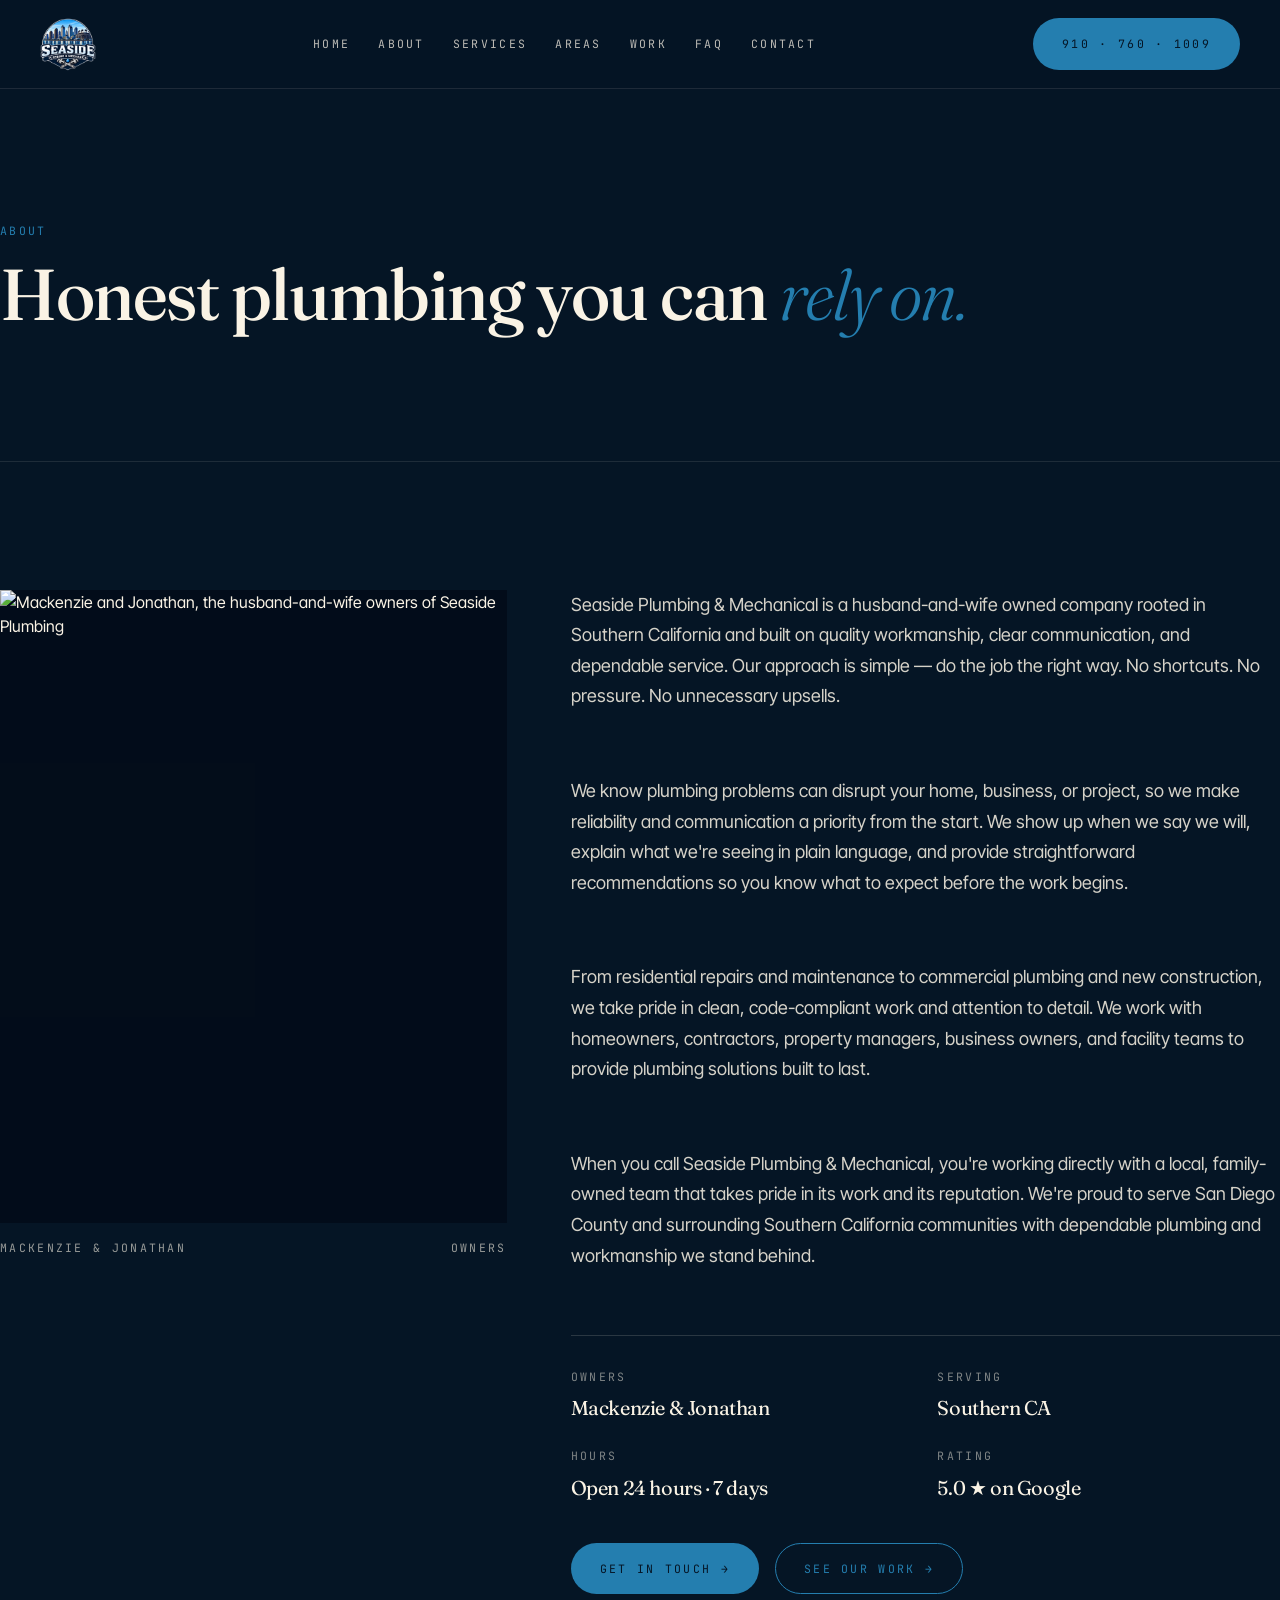
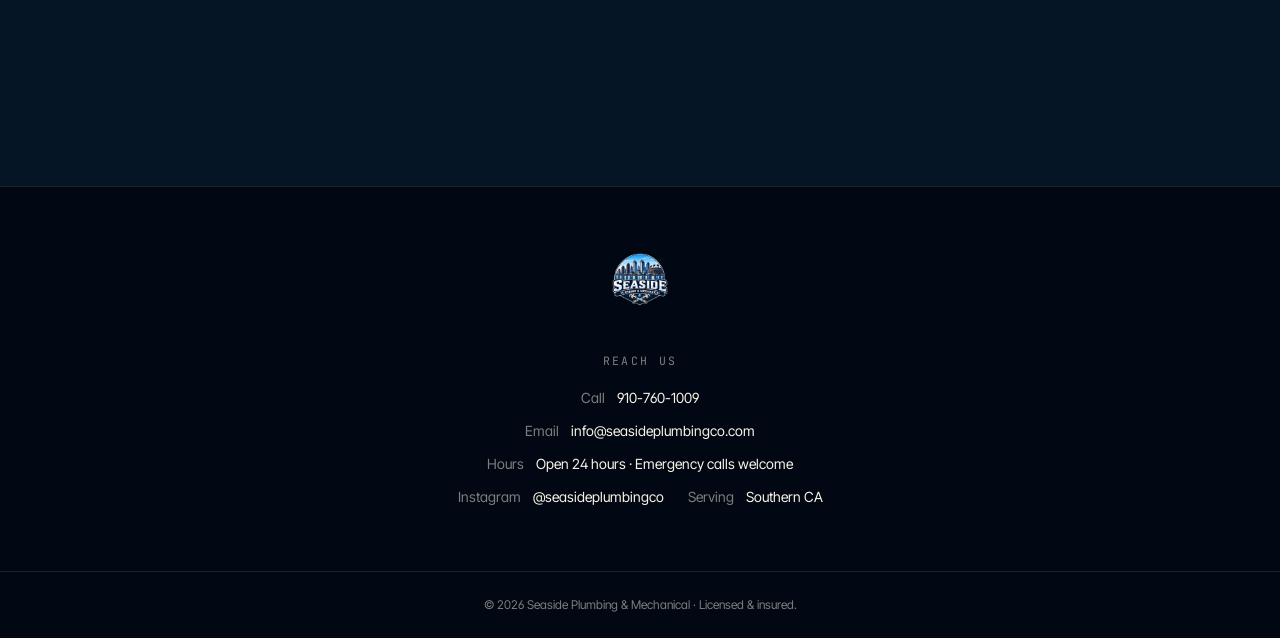
==== commit 3ce8b4bd: "Reorder owners' names in about section" ====
--- a/about/index.html
+++ b/about/index.html
@@ -80,16 +80,13 @@
         </figure>
         <div class="about-body">
 <p>Seaside Plumbing &amp; Mechanical is a husband-and-wife owned company rooted in Southern California and built on quality workmanship, clear communication, and dependable service. Our approach is simple — do the job the right way. No shortcuts. No pressure. No unnecessary upsells.</p>
-
 <p>We know plumbing problems can disrupt your home, business, or project, so we make reliability and communication a priority from the start. We show up when we say we will, explain what we're seeing in plain language, and provide straightforward recommendations so you know what to expect before the work begins.</p>
-
 <p>From residential repairs and maintenance to commercial plumbing and new construction, we take pride in clean, code-compliant work and attention to detail. We work with homeowners, contractors, property managers, business owners, and facility teams to provide plumbing solutions built to last.</p>
-
 <p>When you call Seaside Plumbing &amp; Mechanical, you're working directly with a local, family-owned team that takes pride in its work and its reputation. We're proud to serve San Diego County and surrounding Southern California communities with dependable plumbing and workmanship we stand behind.</p>
 
 
           <dl class="about-meta">
-            <div><dt>Owners</dt><dd>Jonathan &amp; Mackenzie</dd></div>
+            <div><dt>Owners</dt><dd>Mackenzie &amp; Jonathan</dd></div>
             <div><dt>Serving</dt><dd>Southern CA</dd></div>
             <div><dt>Hours</dt><dd>Open 24 hours · 7 days</dd></div>
             <div><dt>Rating</dt><dd>5.0 ★ on Google</dd></div>
--- a/styles.css
+++ b/styles.css
@@ -252,6 +252,18 @@
   flex-wrap: wrap;
   gap: 1rem;
   align-items: center;
+}
+
+/* CTA text color */
+.cta-band {
+  color: var(--cream);
+}
+
+.cta-band .eyebrow,
+.cta-band h2,
+.cta-band h2 em,
+.cta-band p {
+  color: var(--cream);
 }
 
 /* About page */
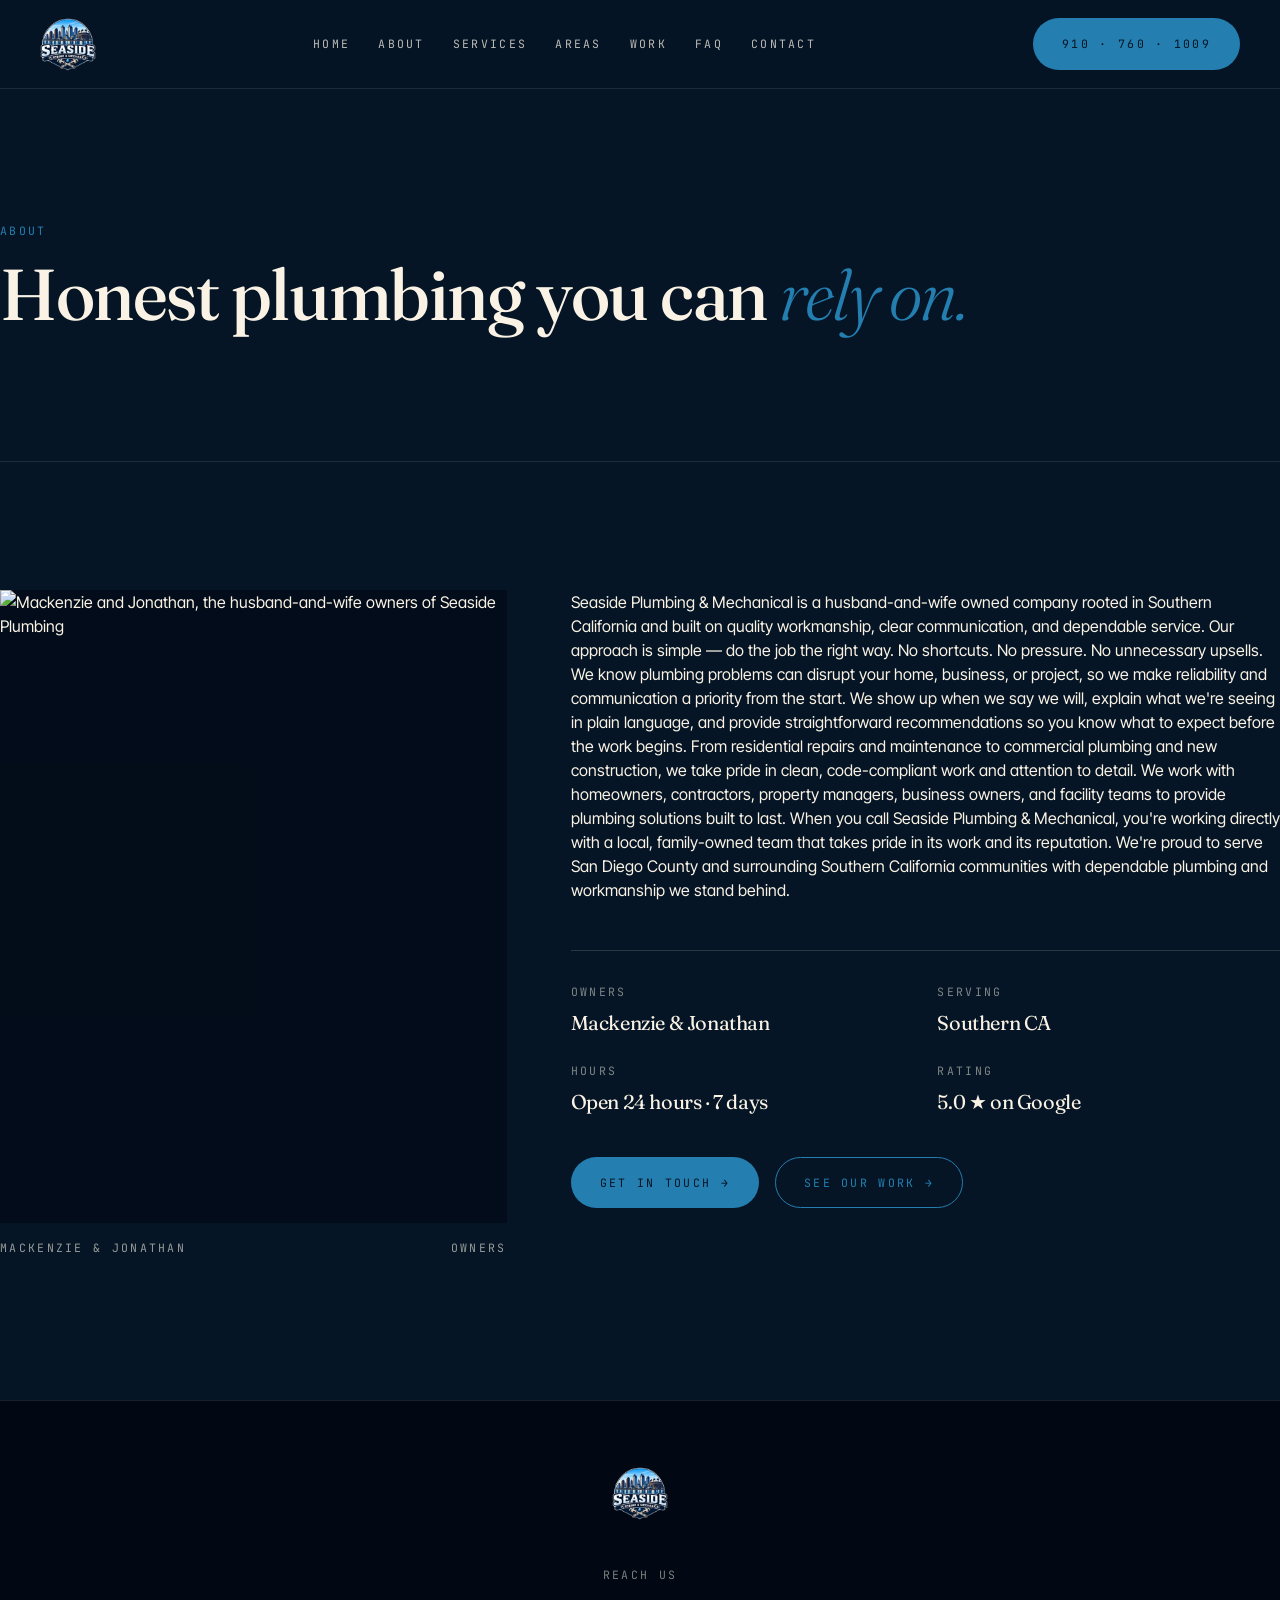
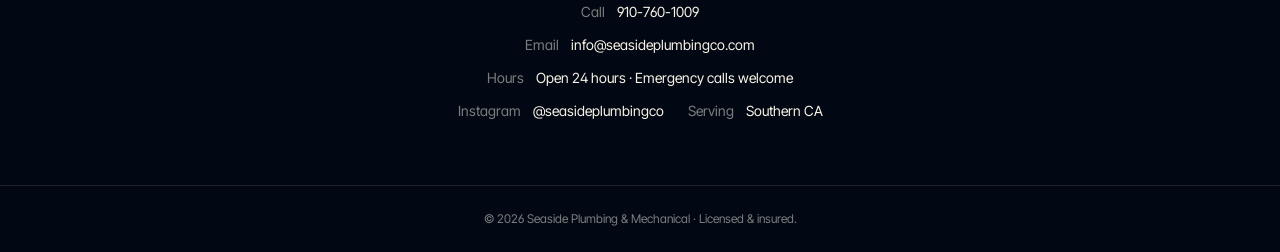
==== commit 54971680: "Update index.html" ====
--- a/about/index.html
+++ b/about/index.html
@@ -79,10 +79,10 @@
           <figcaption><span>Mackenzie &amp; Jonathan</span><span>Owners</span></figcaption>
         </figure>
         <div class="about-body">
-<p>Seaside Plumbing &amp; Mechanical is a husband-and-wife owned company rooted in Southern California and built on quality workmanship, clear communication, and dependable service. Our approach is simple — do the job the right way. No shortcuts. No pressure. No unnecessary upsells.</p>
-<p>We know plumbing problems can disrupt your home, business, or project, so we make reliability and communication a priority from the start. We show up when we say we will, explain what we're seeing in plain language, and provide straightforward recommendations so you know what to expect before the work begins.</p>
-<p>From residential repairs and maintenance to commercial plumbing and new construction, we take pride in clean, code-compliant work and attention to detail. We work with homeowners, contractors, property managers, business owners, and facility teams to provide plumbing solutions built to last.</p>
-<p>When you call Seaside Plumbing &amp; Mechanical, you're working directly with a local, family-owned team that takes pride in its work and its reputation. We're proud to serve San Diego County and surrounding Southern California communities with dependable plumbing and workmanship we stand behind.</p>
+Seaside Plumbing &amp; Mechanical is a husband-and-wife owned company rooted in Southern California and built on quality workmanship, clear communication, and dependable service. Our approach is simple — do the job the right way. No shortcuts. No pressure. No unnecessary upsells.
+We know plumbing problems can disrupt your home, business, or project, so we make reliability and communication a priority from the start. We show up when we say we will, explain what we're seeing in plain language, and provide straightforward recommendations so you know what to expect before the work begins.
+From residential repairs and maintenance to commercial plumbing and new construction, we take pride in clean, code-compliant work and attention to detail. We work with homeowners, contractors, property managers, business owners, and facility teams to provide plumbing solutions built to last.
+When you call Seaside Plumbing &amp; Mechanical, you're working directly with a local, family-owned team that takes pride in its work and its reputation. We're proud to serve San Diego County and surrounding Southern California communities with dependable plumbing and workmanship we stand behind.
 
 
           <dl class="about-meta">
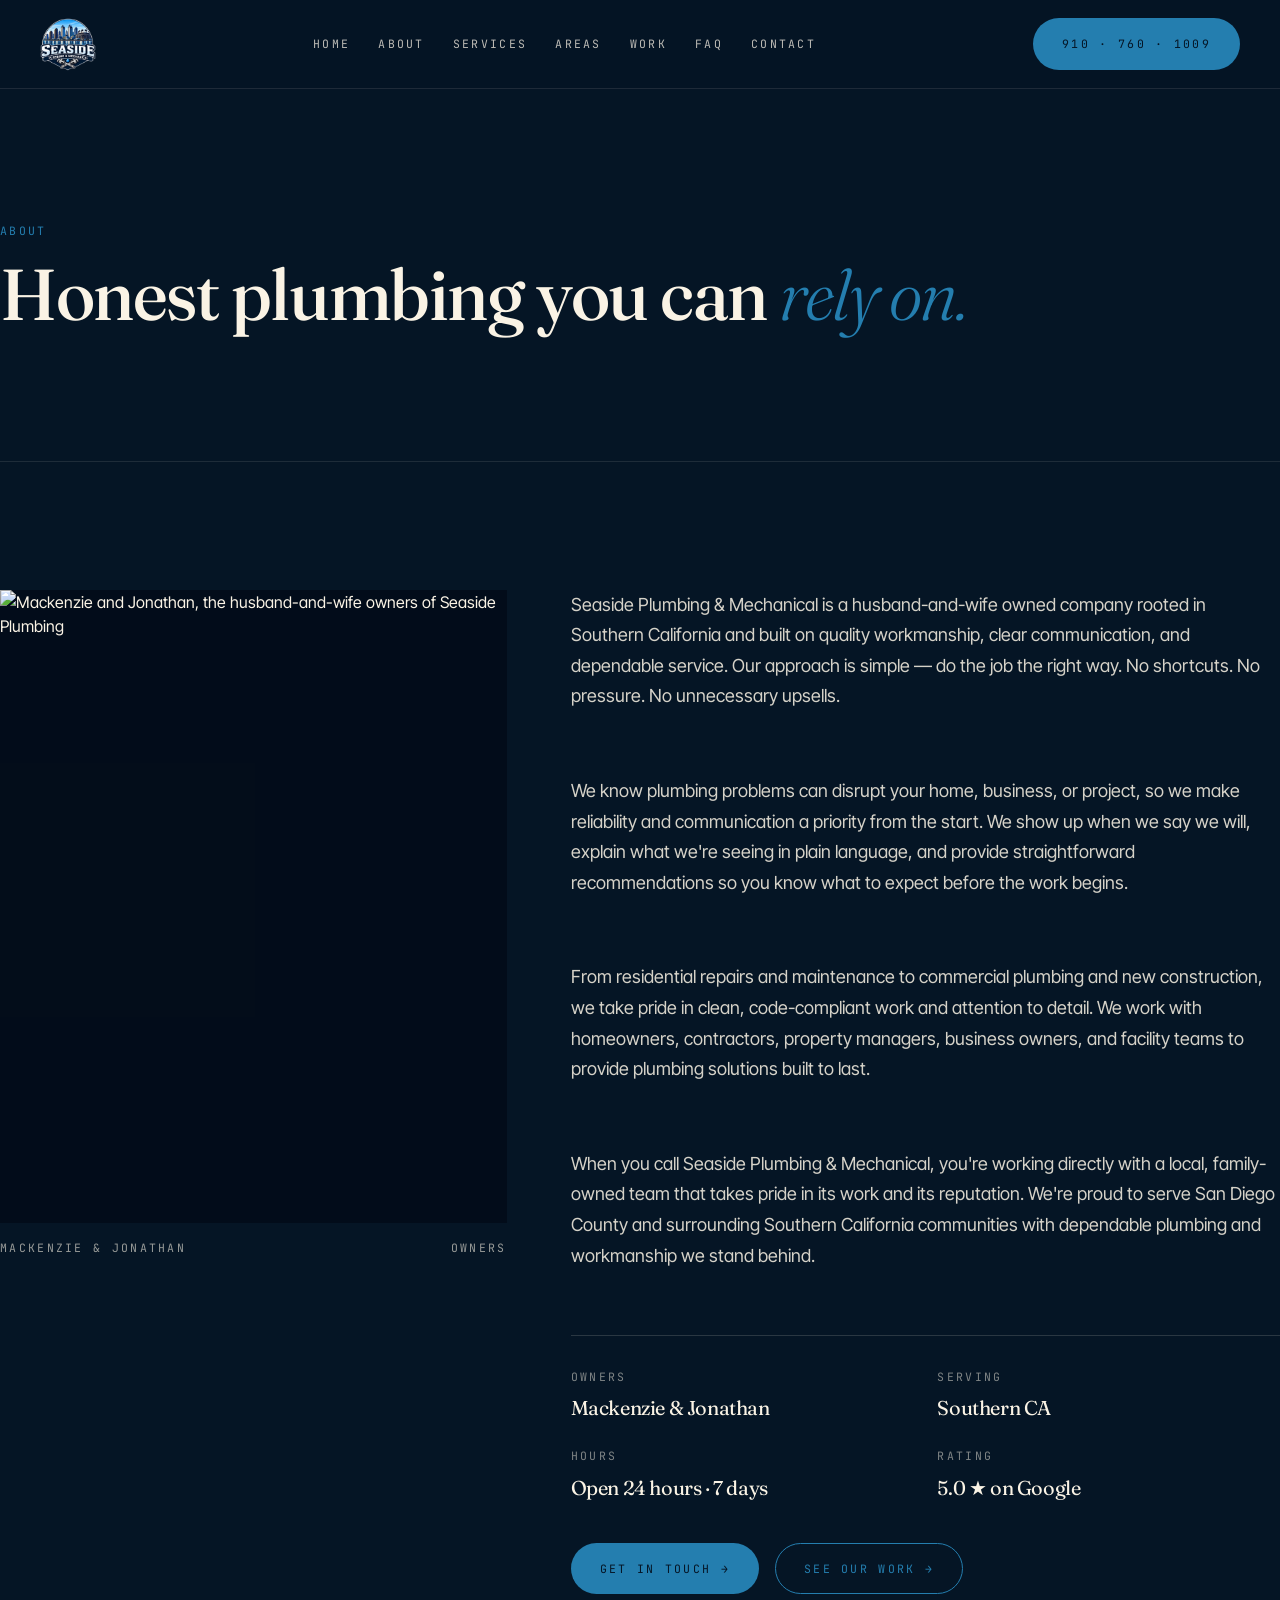
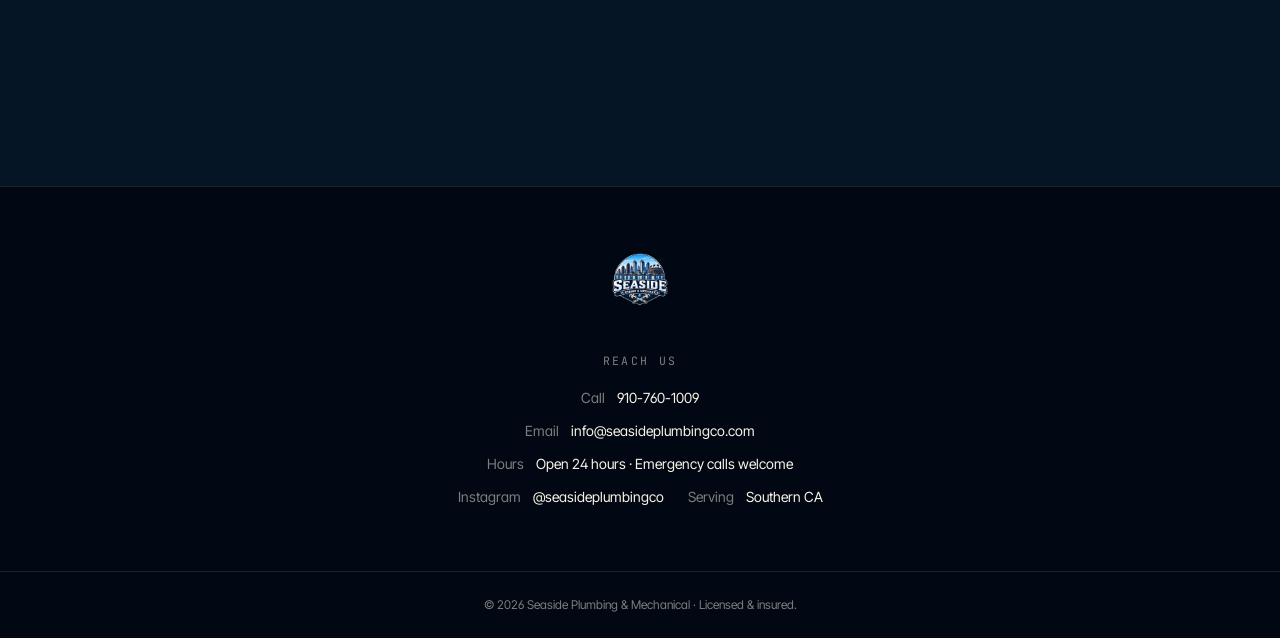
==== commit ce1ce988: "Update index.html" ====
--- a/about/index.html
+++ b/about/index.html
@@ -79,11 +79,21 @@
           <figcaption><span>Mackenzie &amp; Jonathan</span><span>Owners</span></figcaption>
         </figure>
         <div class="about-body">
-Seaside Plumbing &amp; Mechanical is a husband-and-wife owned company rooted in Southern California and built on quality workmanship, clear communication, and dependable service. Our approach is simple — do the job the right way. No shortcuts. No pressure. No unnecessary upsells.
-We know plumbing problems can disrupt your home, business, or project, so we make reliability and communication a priority from the start. We show up when we say we will, explain what we're seeing in plain language, and provide straightforward recommendations so you know what to expect before the work begins.
-From residential repairs and maintenance to commercial plumbing and new construction, we take pride in clean, code-compliant work and attention to detail. We work with homeowners, contractors, property managers, business owners, and facility teams to provide plumbing solutions built to last.
-When you call Seaside Plumbing &amp; Mechanical, you're working directly with a local, family-owned team that takes pride in its work and its reputation. We're proud to serve San Diego County and surrounding Southern California communities with dependable plumbing and workmanship we stand behind.
+<p>
+  Seaside Plumbing &amp; Mechanical is a husband-and-wife owned company rooted in Southern California and built on quality workmanship, clear communication, and dependable service. Our approach is simple — do the job the right way. No shortcuts. No pressure. No unnecessary upsells.
+</p>
 
+<p>
+  We know plumbing problems can disrupt your home, business, or project, so we make reliability and communication a priority from the start. We show up when we say we will, explain what we're seeing in plain language, and provide straightforward recommendations so you know what to expect before the work begins.
+</p>
+
+<p>
+  From residential repairs and maintenance to commercial plumbing and new construction, we take pride in clean, code-compliant work and attention to detail. We work with homeowners, contractors, property managers, business owners, and facility teams to provide plumbing solutions built to last.
+</p>
+
+<p>
+  When you call Seaside Plumbing &amp; Mechanical, you're working directly with a local, family-owned team that takes pride in its work and its reputation. We're proud to serve San Diego County and surrounding Southern California communities with dependable plumbing and workmanship we stand behind.
+</p>
 
           <dl class="about-meta">
             <div><dt>Owners</dt><dd>Mackenzie &amp; Jonathan</dd></div>
